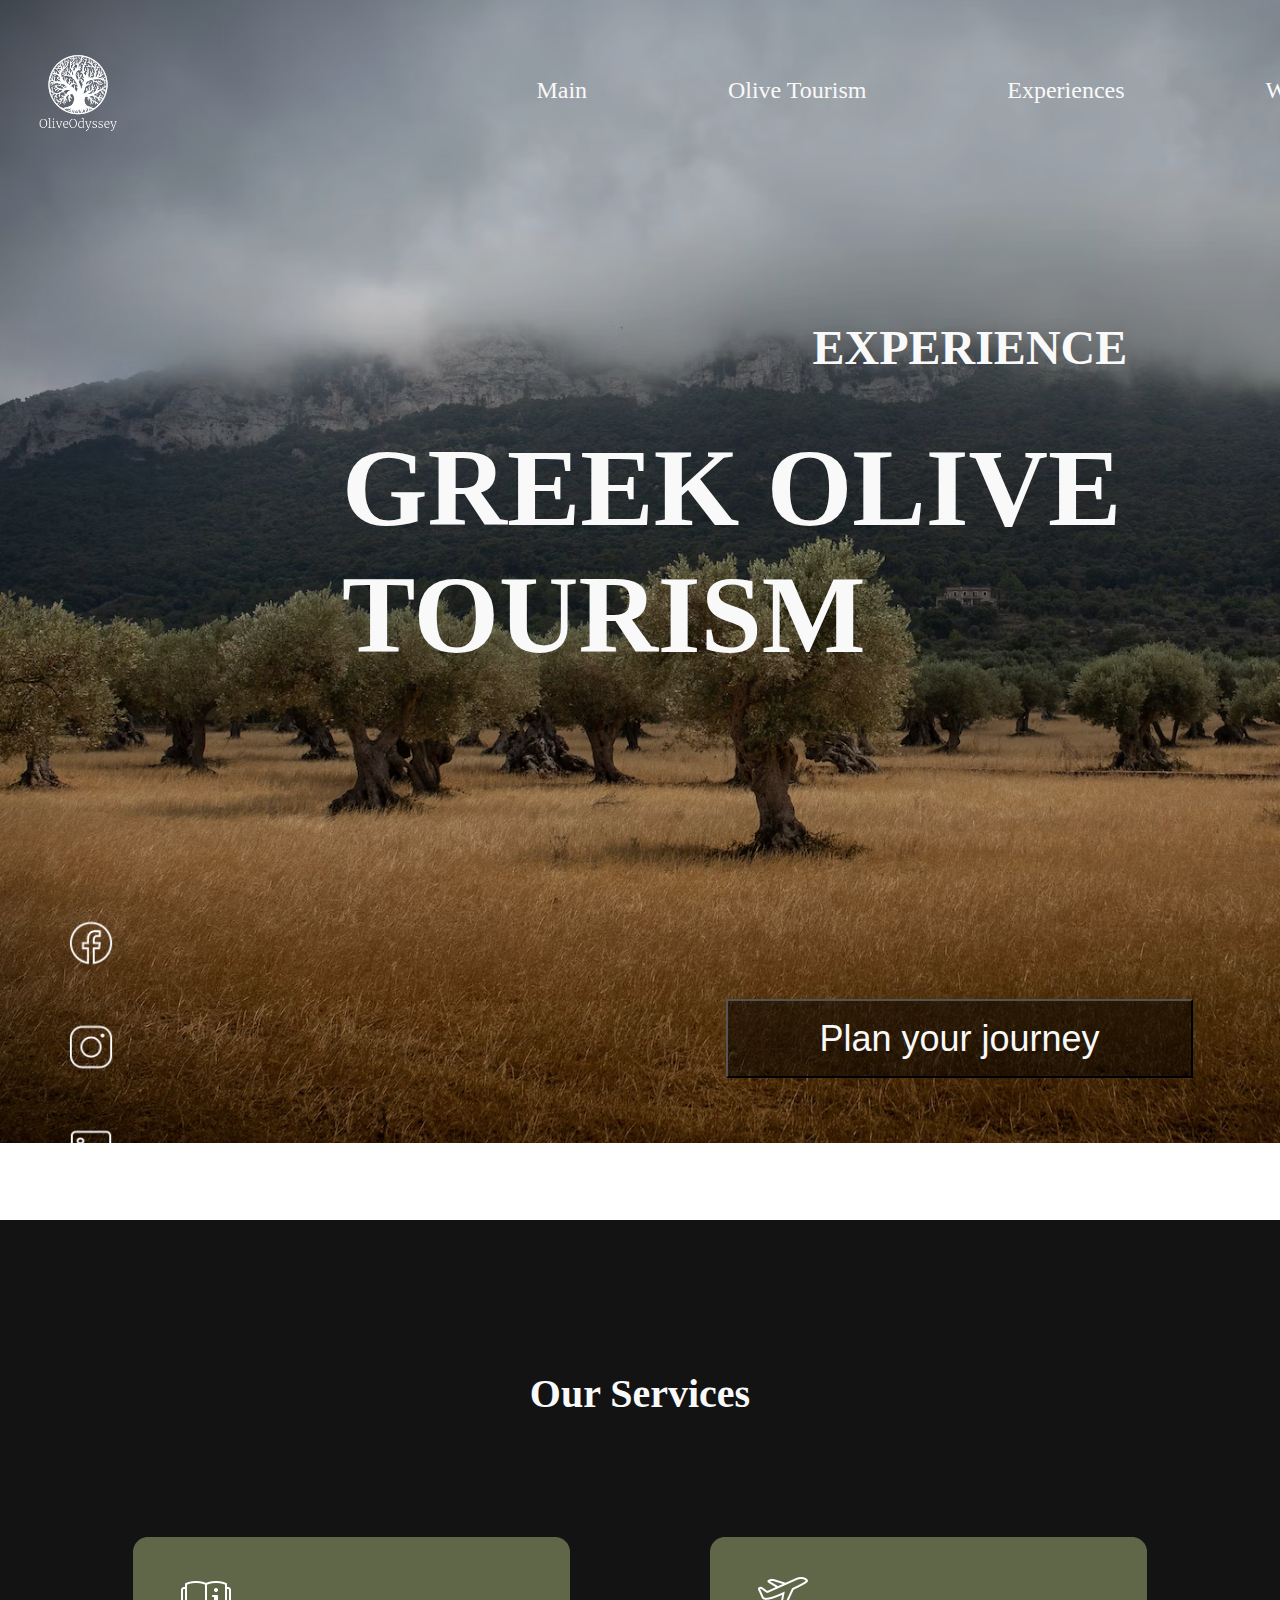
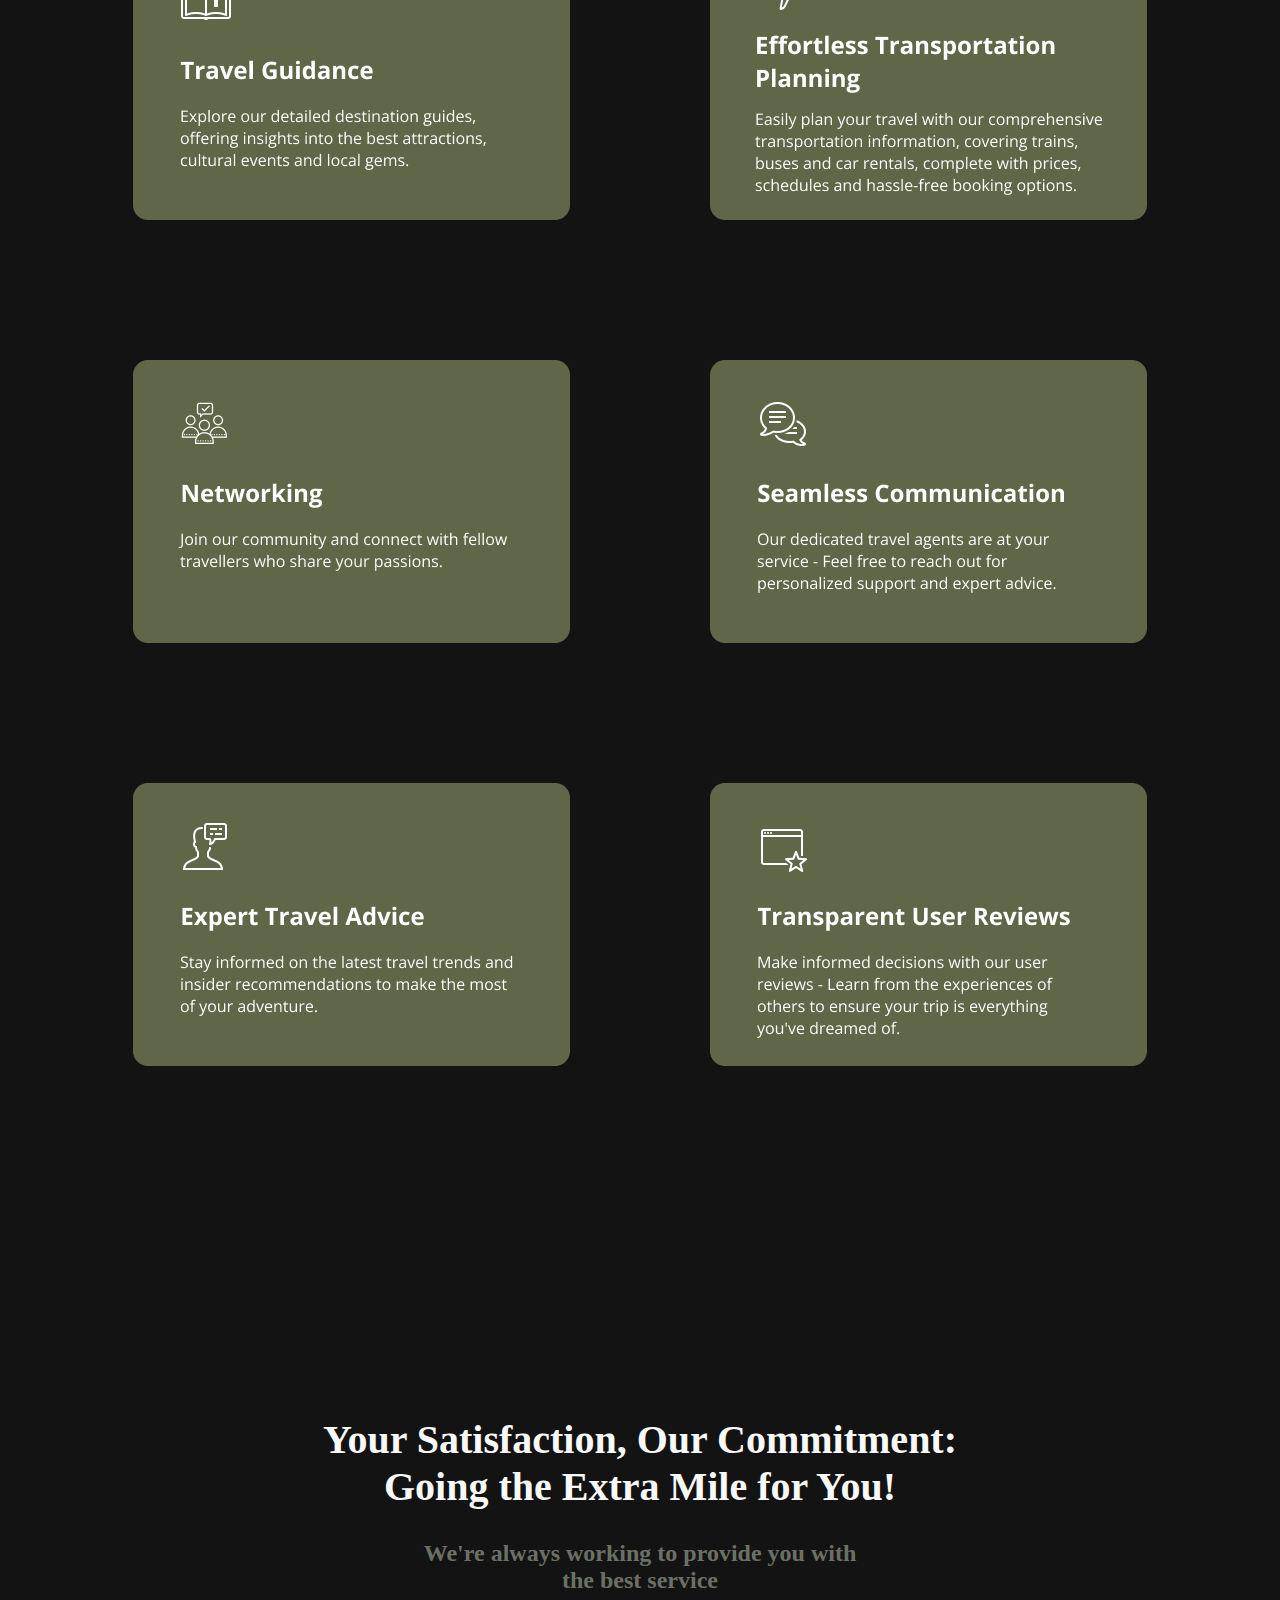
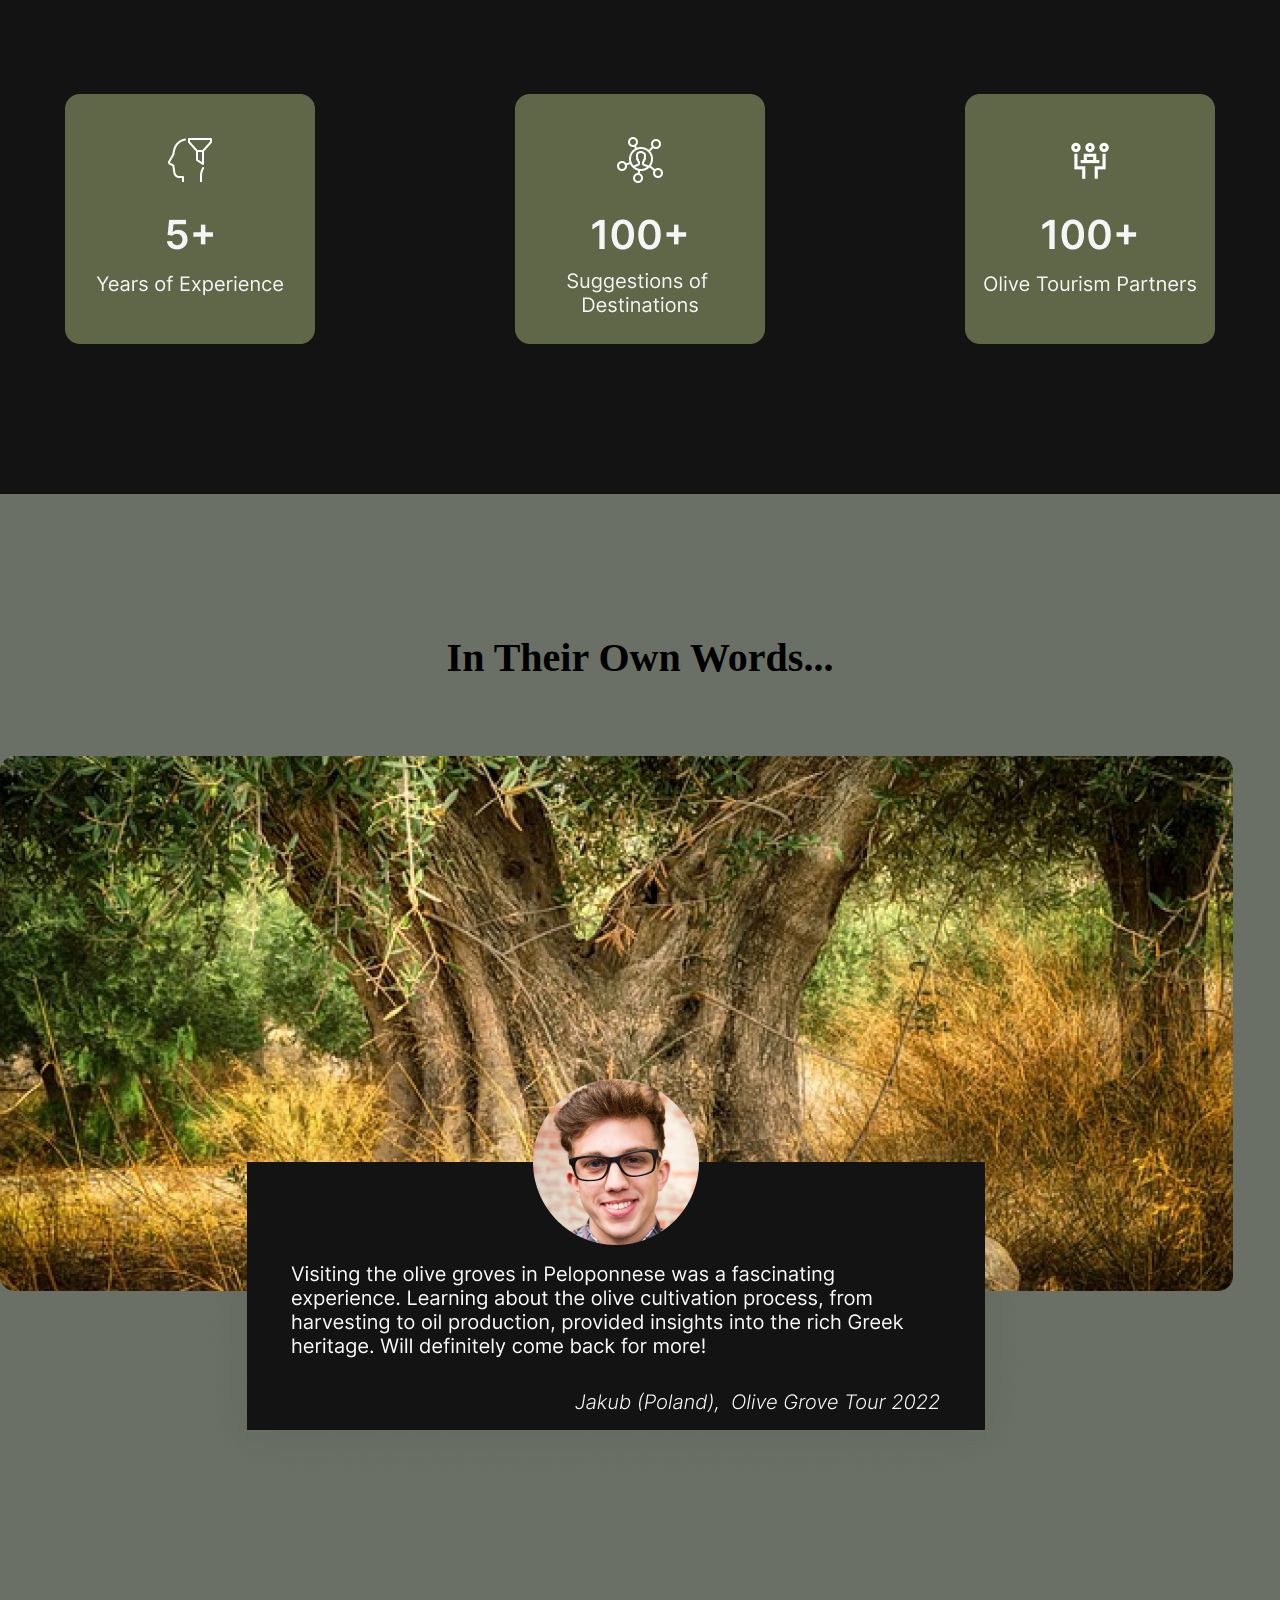
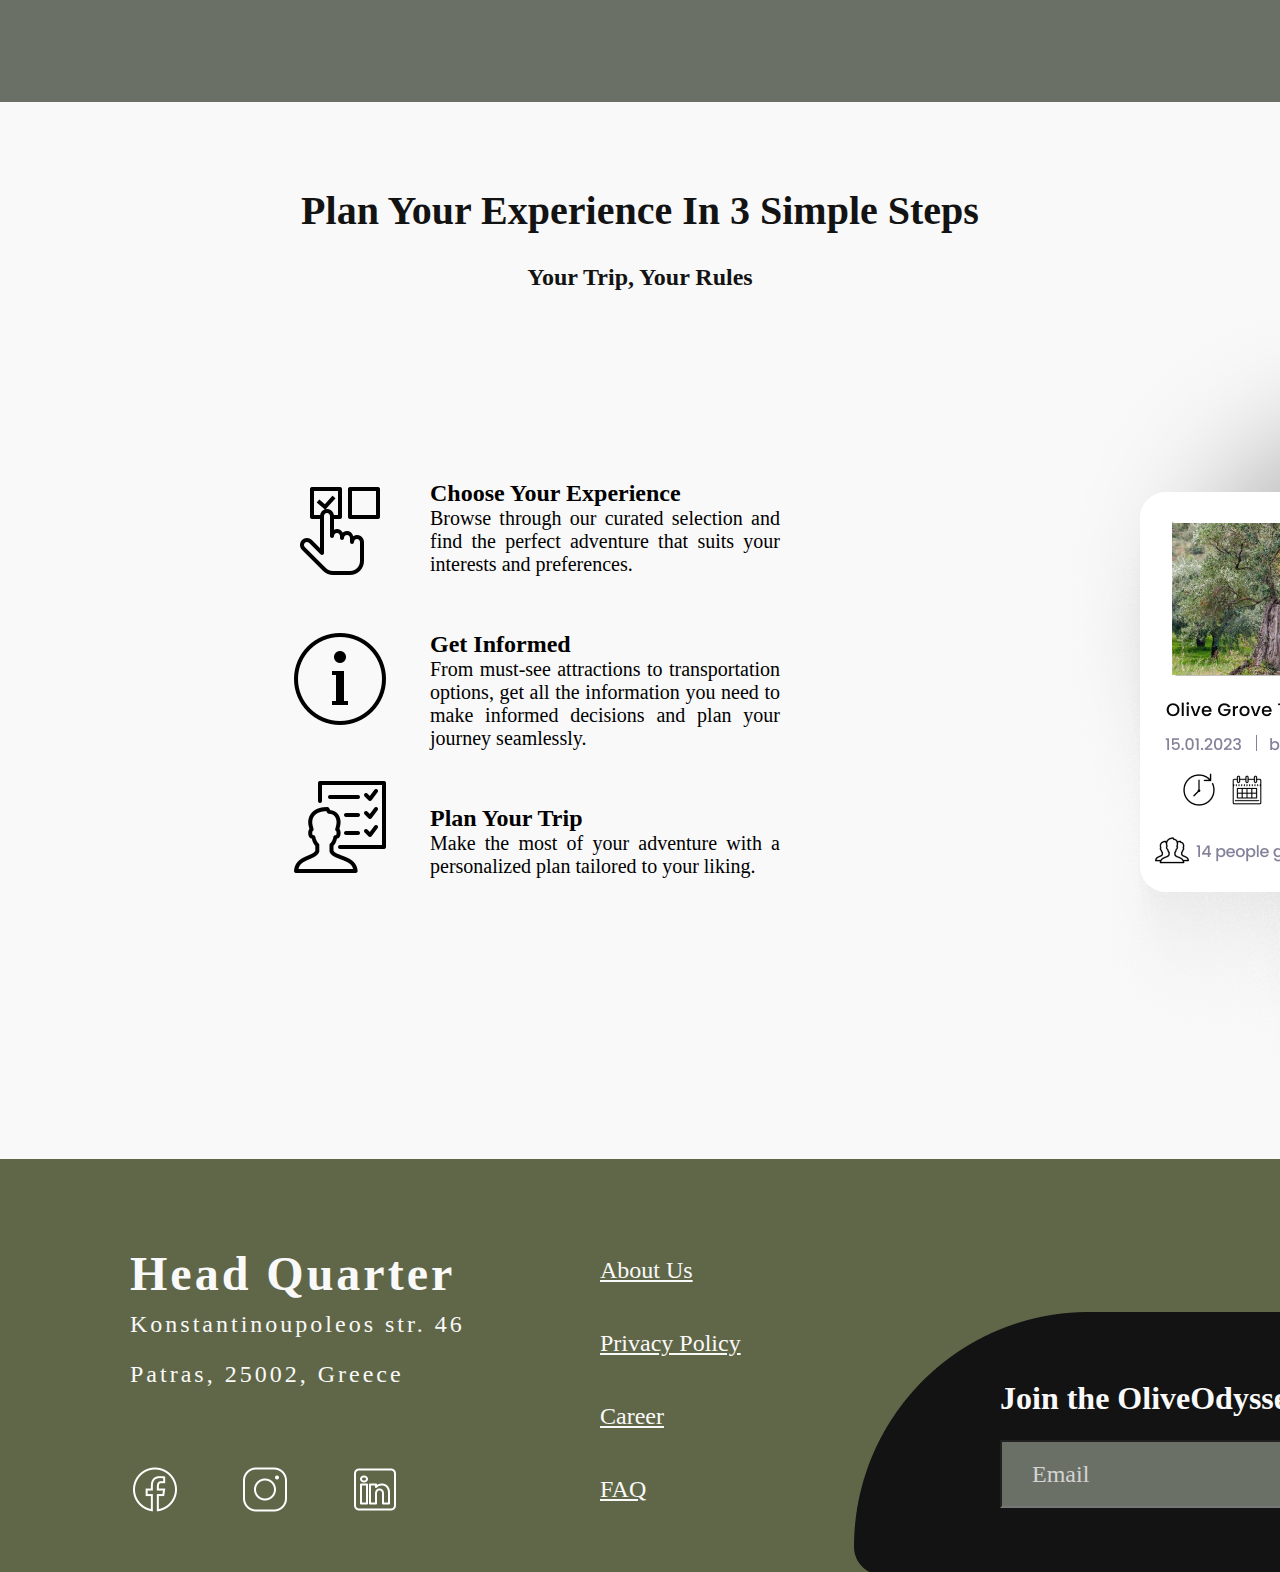
==== index.html @ 59581c39 "coding" ====
<!DOCTYPE html>
<html lang="en">
<head>
  <meta charset="UTF-8">
  <meta name="viewport" content="width=device-width, initial-scale=1.0">
  <title>Olive Odyssey - Experience Olive Tourism</title>
  <link rel="stylesheet" href="style.css">
</head>


<body>
  <section id="bg-img"></section> 


  <!-- HEADER (logo, menu) -->
  <section class="header">
      <div class="logo">
      <img src="img/logowhite.png" alt="logo" width="156px">
      </div>

      <div class="menu">
          <ul>
              <li><a href="#">Main</a></li>
              <li><a href="#">Olive Tourism</a></li>
              <li><a href="#">Experiences</a></li>  
              <li><a href="#">West Peloponnese</a></li>
              <li><a href="#">Contact</a></li>
          </ul>
          
      </div>
      <div class="lang"><img src="img/Globe.png" class="lang" alt="languages"></div>
  </section>

  <!--SECTION 1-->
  <section>
    <h2 class="title">EXPERIENCE</h2>
    <h1 class="subtitle">GREEK OLIVE TOURISM</h1>
    <button class="plan_btn">Plan your journey</button>
    <div class="social">
      <a href="www.facebook.com"><img id="fb" src="img/Facebook.png" alt="facebook_icon"></a>
      <a href="www.instagram.com"><img id="insta" src="img/Instagram.png" alt="instagram_icon"></a>
      <a href="www.linkedin.com"><img id="yt" src="img/YouTube.png" alt="linkedin_icon"></a>
    </div>
  </section>
  
  <!--SECTION 2-->
  <section class="section2">
    <h1 class="h1_serv">Our Services</h1>

    <div class="services">
      <img src="img/guidance.png" alt="guidance">
      <img src="img/transportation.png" alt="transportation">
      <img src="img/networking.png" alt="networking">
      <img src="img/communication.png" alt="communication">
      <img src="img/advice.png" alt="travel_advice">
      <img src="img/reviews.png" alt="user_reviews">
    </div>

    <h1 class="h1_facts">Your Satisfaction, Our Commitment:<br>Going the Extra Mile for You!</h1>
    <h2 class="h2_facts">We're always working to provide you with<br>the best service</h2>

    <div class="facts">
      <img src="img/years.png" alt="years_of_experience">
      <img src="img/destinations.png" alt="destinations_suggestions">
      <img src="img/partners.png" alt="partners">
    </div>
  </section>

  <!--SECTION 3-->
  <section class="section3">
    <h1 class="h1_words">In Their Own Words...</h1>

    <div class="carousel_div">
      <div class="carousel">
        <img class="card" src="img/review left.png" alt="review">
        <img class="card" src="img/review center.png" alt="review">
        <img class="card" src="img/review right.png" alt="review">
      </div>
    </div>
  </section>

  <!--SECTION 4-->
  <section class="section4">
    <h1 class="h1_plan">Plan Your Experience In 3 Simple Steps </h1>
    <h2 class="h2_plan">Your Trip, Your Rules</h2>

    <div class="icons4">
      <img src="img/Choose.png" alt="choose_experience">
      <img src="img/Info.png" alt="get_informed">
      <img src="img/ToDo.png" alt="plan_trip">
    </div>

    <div class="par">
      <div class="par1">
        <h1>Choose Your Experience</h1>
        <p>Browse through our curated selection and find the perfect adventure that suits your interests and preferences.</p>
      </div>

      <div class="par2">
        <h1>Get Informed</h1>
        <p>From must-see attractions to transportation options, get all the information you need to make informed decisions and plan your journey seamlessly.</p>
      </div>

      <div class="par3">
        <h1>Plan Your Trip</h1>
        <p>Make the most of your adventure with a personalized plan tailored to your liking.</p>
      </div>
  </div>

    <img class="preview" src="img/preview.png" alt="preview">

  </section>

  <!--FOOTER-->
  <section class="footer">
    <div class="address">
      <h1>Head Quarter</h1>
      <p>Konstantinoupoleos str. 46<br> Patras, 25002, Greece</p>
    </div>

    <div class="social_footer">
      <a href="www.facebook.com"><img src="img/Facebook.png" alt="facebook_icon"></a>
      <a href="www.instagram.com"><img src="img/Instagram.png" alt="instagram_icon"></a>
      <a href="www.linkedin.com"><img src="img/YouTube.png" alt="linkedin_icon"></a>
    </div>

    <div class="footer_links">
      <a href="#">About Us</a>
      <a href="#">Privacy Policy</a>
      <a href="#">Career</a>
      <a href="#">FAQ</a>
    </div>

   
    <div class="rect_info">
      <h1>Join the OliveOdyssey Community</h1>
      <div class="btn">
        <input class="input" type="email" placeholder="Email">
        <button>Subscribe</button>
      </div>
    </div>

  </section>

  <script src="script.js"></script>

</body>
</html>
---- style.css ----
* {
  box-sizing: border-box;
  margin: 0;
  padding: 0; 
}

/* COLORS */
:root {
   --black: #131313;
   --white: #F9F9F9;
   --green: #6B7066;
}

/* HEADER */

.header {
  display: flex;
  width: 1800px;
  z-index: 1000;
  justify-content: space-between;
  align-items: center;
}

.logo {
  width: 8%;
  margin-top: 20px;
}

.menu {
  width: 70%;
  margin-left: 300px;

}

.menu ul {
  display: flex;
  justify-content: space-around;

}

.menu li {
  display: inline-block;
}

.menu a {
  text-decoration: none;
  color: var(--white);
  font-family: 'Times New Roman', Times, serif;
  font-size: 24px;
}


.menu a:hover {
  text-decoration: underline;
}

/* FOOTER */

.footer {
  background-image: url(img/footer_bg.png);
  color: var(--white);
  height: 413px;
  width: 1920px;
  position:relative;
  overflow: hidden;
}

.address {
  font-size: 24px;
  padding-top: 90px;
  padding-left: 130px;
  line-height: 50px ;
  letter-spacing: 3px;
}

.social_footer {
  display: flex;
  padding-left: 130px;
  margin-top: 54px;

}

.social_footer img {
  width: 50px;
  margin-right: 60px;
}

.footer_links {
  display: flex;
  flex-direction: column;
  width: 240px;
  position: absolute;
  top: 75px;
  left: 600px;
}

.footer_links a {
  color: var(--white);
  line-height: 73px;
  font-size: 24px;
}


.rect_info {
  position: absolute;
}

.rect_info h1 {
  position: absolute;
  font-size: 32px;
  margin-left: 1000px;
  margin-top: -150px;
}

.input {
  position: absolute;
  margin-left: 1000px;
  margin-top: -90px;
  font-size: 24px;
  width: 560px;
  height: 68px;
  background-color: var(--green);
  font-family: 'Times New Roman', Times, serif;
}

.input::placeholder {
  color: lightgray;
  padding: 30px;
}

.rect_info button {
  position: relative;
  width: 200px;
  height: 68px;
  font-size: 24px;
  margin-left: 1600px;
  bottom: 90px;
  font-family: 'Times New Roman', Times, serif;
}

/* MAIN PAGE */
/* MAIN PAGE - SECTION 1 */

#bg-img {
  background-image: url(img/bg.png);
  position: absolute;
  top: 0;
  left: 0;
  width: 1920px;
  height: 1143px;
  background-size: cover;
  background-position: center;
  background-repeat: no-repeat;
  z-index: -1;
}

.title {
  margin-top: 140px;
  padding-left: 812.5px;
  font-size: 48px;
  color: var(--white);
  
}

.subtitle {
  padding-top: 50px;
  padding-left: 342px;
  font-size: 110px;
  color: var(--white);
}

.plan_btn {
  width: 467px;
  height: 79px;
  background-color: rgba(0, 0, 0, 0.46);
  margin-top: 320px;
  margin-left: 726px;
  color: var(--white);
  font-size: 36px;
}

.social {
  flex-direction: column;
  display: flex;
  margin-left: 67px;
  margin-top: -170px;

}

#fb, #insta, #yt {
  width: 48px;
  margin-bottom: 30px;
}


/* MAIN PAGE - SECTION 2 */

.section2 {
  background-color: var(--black);
}

.h1_serv {
  color: var(--white);
  padding-top: 150px;
  padding-bottom: 50px;
  text-align: center;
  font-size: 40px;
}

.services {
  display: flex;
  justify-content: center;
  flex-wrap: wrap;
}

.services > img {
  margin: 70px;
}

.h1_facts {
  color: var(--white);
  text-align: center;
  margin-top: 280px;
  font-size: 40px;
}

.h2_facts {
  color: var(--green);
  text-align: center;
  margin-top: 30px;
  font-size: 24px;
}

.facts {
  display: flex;
  justify-content: center;
}

.facts > img {
  margin: 100px;
  padding-bottom: 50px;
}

/* MAIN PAGE - SECTION 3 */

.section3 {
  background-color: var(--green);
}

.h1_words {
  text-align: center;
  font-size: 40px;
  padding-top: 140px;
  padding-bottom: 75px;
}

.carousel_div {
  width: 100%;
  overflow-x: hidden;
}

.carousel {
  display: flex;
  animation: scroll 30s infinite;
}

.card {
  scroll-snap-align: center;
  position: relative;
  margin-right: 125px;
  margin-bottom: 200px;
}

/* carousel animation keyframes */

@keyframes scroll {
  0% { transform: translateX(0%); }
  33.33% { transform: translateX(-50%); }
  66.66% { transform: translateX(-100%); }
  100% { transform: translateX(0%); }
}

/* MAIN PAGE - SECTION 4 */

.section4 {
  background-color: var(--white);
}

.h1_plan {
  color: var(--black);
  text-align: center;
  font-size: 40px;
  padding-top: 85px;
}

.h2_plan {
  color: var(--black);
  text-align: center;
  font-size: 24px;
  padding-top: 30px;
}

.icons4 {
  display: flex;
  flex-direction: column;
  margin-top: 190px;
  margin-left: 290px;
}

.icons4 > img {
  width: 100px;
  margin-bottom: 48px;
}

.par {
  display: flex;
  justify-content: flex-start;
  flex-direction: column;
  margin-left: 430px;
  margin-top: -445px;
}

.par1, .par2, .par3 {
  max-width: 350px;
  text-align: justify;
  padding-bottom: 55px;
}

.par h1 {
  font-size: 24px;
}

.par p {
  font-size: 20px;
}

.preview {
  padding-left: 1050px;
  margin-top: -650px;
}

/* ERROR PAGE */

#bg-img-error {
  background-image: url(img/bg-error.png);
  width: 1920px;
  height: 1080px;
  background-size:cover;
  background-repeat: no-repeat;
  }

.error {
  color: var(--white);
  position: relative;
  display: flex;
  justify-content: center;
  flex-direction: column;
  width: 1400px;
  height: 620px;
  top: 100px;
  left: 350px;
}

.error h1 {
  font-size: 96px;
  margin-bottom: 50px;
}

.error p {
  font-size: 64px;
  width: 1238px;
}

.error h2 {
  font-size: 36px;
  margin-top: 145px;
  font-weight: 100;
}

.error a {
  color: var(--white);
}

/* OLIVE GROVE TOUR PAGE */

/* OLIVE GROVE TOUR - SECTION 1 */

.olive_tour {
  font-size: 45px;
  margin-top: -220px;
  color: var(--white);
  z-index: 1000;
  text-align: center;
}

.tour_section1 {
  background-color: var(--black);
  width: 1920px;
  padding-top: 100px;
  padding-bottom: 150px;
  padding-left: 100px;
}

.tour_par1 {
  position: absolute;
  color: var(--white);
  margin: 60px;
  width: 1600px;
  margin-top: 150px;
  font-size: 28px;
}

.tour_schedule {
  color: var(--white);
  margin-top: 600px;
  margin-left: 60px;
  font-size: 28px;
}

.tour_schedule h1 {
  color: var(--green);
  margin: 20px;
}

.tour_schedule ul {
  margin-left: 50px;
}

.tour_schedule > p {
  margin-top: 30px;
}


/* OLIVE GROVE TOUR - SECTION 2 */

.collage {
  background-image: url(img/collage.png);
  width: 1920px;
  height: 1700px;
}

.tour_info {
  background-image: url(img/tour_info.png);
  width: 1920px;
  height: 1100px;
  background-repeat: no-repeat;
}


/* OLIVE GROVE TOUR - SECTION 3 */

.testimonials_tour {
  background-color: var(--black);
  width: 1920px;
  height: 1000px;
}

.testimonials_tour > h1 {
  color: var(--green);
  text-align: center;
  padding-top: 150px;
}

.divs {
  display: flex;
  justify-content: space-around;
  margin-top: 160px;
}

.div1, .div2 {
  width: 740px;
  height: 300px;
  background-color: var(--green);
  text-align: center;
  color: var(--white);
}

.div1 > img, .div2 > img {
  width: 165px;
  top: -40px;
  position: relative;
}

.div1 > p, .div2 > p {
  padding-left: 30px;
  padding-right: 30px;
  padding-bottom: 10px;
  text-align: justify;
}

.div1 > h3, .div2 > h3 {
  text-align: right;
  margin-right: 20px;
}

.testimonials_tour > button {
  background-color: var(--black);
  border: 0 solid black;
  font-family: 'Times New Roman', Times, serif;
  font-size: 22px;
  position: relative;
  top: 100px;
  left: 1650px;
}

.testimonials_tour a {
  color: var(--white);
}


/* OLIVE GROVE TOUR - SECTION 4 */

.mapdiv {
  background-color: var(--black);
  width: 1920px;
  height: 700px;
  display: flex;
}

.tourmap_text {
  color: var(--white);
  width: 900px;
}

.tourmap_text h1 {
  padding-top: 50px;
  color: var(--green);
  text-align: center;
}

.text_tour {
  width: 500px;
  text-align: justify;
  margin-top: 50px;
  margin-left: 200px;
  line-height: 35px;
  font-size: 20px;
}

.directions {
  width: 900px;
  margin-top: 50px;
  text-align: center;
  font-style: italic;
  color: gray;
}

.map_btn {
  background-color: var(--black);
  border: 1px solid var(--white);
  margin-top: 100px;
  margin-left: 230px;
  padding: 20px;
  border-radius: 15px;
}

.map_btn a {
  color: var(--white);
  font-family: 'Times New Roman', Times, serif;
  font-size: 20px;
}

/* OLIVE TOUR - MAP */

#map { 
  position: relative; 
  bottom: 20px;
  width: 700px; 
  height: 450px;
  margin-top: 80px;
  margin-left: 150px;  
}

#marker {
  background-image: url(img/Location.png);
  background-size: cover;
  width: 90px;
  height: 90px;
  border-radius: 50%;
  cursor: pointer;
  }
   
  .mapboxgl-popup {
  max-width: 200px;
  }


/* OLIVE GROVE TOUR - SECTION 5 */

.faq_square {
  background-color: var(--black);
  height: 1100px;
  display:flex;
}

.faq_divs {
  background-image: url(img/tour_faq_bg.png);
  background-repeat: no-repeat;
  align-content: center;
  width: 1400px;
  height: 930px;
  text-align: justify;
  margin: auto; 
}

.faq_title { 
  color: var(--green);
  margin-top: 30px;
  margin-left: 100px;
  }

.faq_text {
  color: var(--white);
  margin-top: 50px;
  line-height: 40px;
  padding: 0 100px;
  font-size: 20px;
}


/* EXPERIENCES PAGE */

.experience {
  font-size: 40px;
  margin-top: -150px;
  padding-bottom: 40px;
  color: var(--white);
  z-index: 1000;
  text-align: center;
}

.exp_section1 {
  background-color: var(--black);
  width: 1920px;
  height: 1000px;
  padding-bottom: 150px;
  padding-left: 100px;
}

/* EXPERIENCES SECTION 1 - MAP*/

.exp_map_square {
  display: flex;
  
}

.exp_map_text p {
  position: absolute;
  font-size: 50px;
  color: var(--white);
  bottom: 400px;
  left: 100px;
  letter-spacing: 5px;

}

/* Map */
#exp_map {
  position: absolute;
  top: 400px;
  left: 800px;  
  width: 1000px;
  height: 550px;
}

/*Pop-up*/

.mapboxgl-popup-content {
  text-align: center;
  font-family: 'Times New Roman', Times, serif;
  font-size: 15px;
  background-color: var(--green);
  color: white;
}

/*Markers*/

.marker-tour {
  background-image: url(img/Location.png);
  background-color: var(--bg-color);
  background-size: cover;
  width: 50px;
  height: 50px;
  border-radius: 50%;
  cursor: help;
}

.marker-shop {
  background-image: url(img/Location.png);
  background-color: var(--bg-color);
  background-size: cover;
  width: 50px;
  height: 50px;
  border-radius: 50%;
  cursor: help;
}

.marker-food {
  background-image: url(img/Location.png);
  background-color: var(--bg-color);
  background-size: cover;
  width: 50px;
  height: 50px;
  border-radius: 50%;
  cursor: help;
}

/* SECTION 2 - SWIPE EFFECT*/


.section2_exp {
  background-color: var(--black);
  height: 1500px;
}

.h1_expwords {
  font-size: 40px;
  padding-top: 140px;
  padding-bottom: 75px;
  padding-left: 100px;
  color: var(--white);
  letter-spacing: 5px;
  font-size: 40px;
}

.carousel_expdiv {
  width: 100%;
  overflow-x: hidden;
}

/* CARDS */

.carousel_exp {
  display: flex;
  animation: scroll 20s infinite;
}

.card_exp {
  scroll-snap-align: center;
  position: relative;
  margin-right: 125px;
  margin-bottom: 200px;
}

.box1, .box2, .box3 {
  color: var(--black);
  background-color: var(--white);
  width: 845px;
  margin: 100px;
  border-radius: 15px;
}

.box1_text, .box2_text, .box3_text {
  width: 800px;
  height: 250px;
  margin: 30px;
  padding: 20px;
  font-size: 30px;
  letter-spacing: 3px;
  text-align: justify;
}

.carousel_exp h1 {
  font-size: 40px;
  margin-bottom: 10px;
}

.carousel_exp a {
  color: var(--white);
}

.carousel_exp button {
  background-color: var(--green);
  color: var(--white);
  width: 300px;
  padding: 15px;
  font-size: 30px;
  letter-spacing: 3px;
  font-family: 'Times New Roman', Times, serif;
  margin-left: 480px;
  margin-bottom: 30px;
}

/* carousel animation keyframes */

@keyframes scroll {
  0% { transform: translateX(5%); }
  25% { transform: translateX(-30%); }
  50% { transform: translateX(-60%); }
  75% { transform: translateX(-30%); }
  100% { transform: translateX(5%); }
}


/* HEADER RESPONSIVENESS - For mobile phones: */


.menu-toggle {
  display: none;
  margin-left: 1600px;
}

.menu-toggle a, img {
  font-size: 30px;
  color: var(--white);
  text-decoration: none;
}

.menu-toggle img {
  margin-left: 140px;
}

.menu-toggle li {
  margin-bottom: 30px;
  text-align: center;
}

.nav-toggle {
  display: none;
  width: 100px;
  margin-right: 1%;   
  padding-left: 86%;
}

.nav-toggle > button {
  width: 100%;
}

.nav-toggle > button:hover {
  cursor: pointer;
}

@media only screen and (max-width: 370px) {
  .menu {
    display: none;
}
  .nav-toggle {
    display: block;  
}


.error {
  color: var(--white);
  position: relative;
  display: flex;
  justify-content: center;
  flex-direction: column;
  height: 200px;
  top: 250px;
  left: 10px;
  margin-left: 100px;
}

.footer {
  display: none;
}


.error h1 {
  font-size: 64px;
  margin-bottom: 50px;
}

.error p {
  font-size: 40px;
  max-width: 800px;
}

.error h2 {
  font-size: 30px;
  margin-top: 120px;
}

}
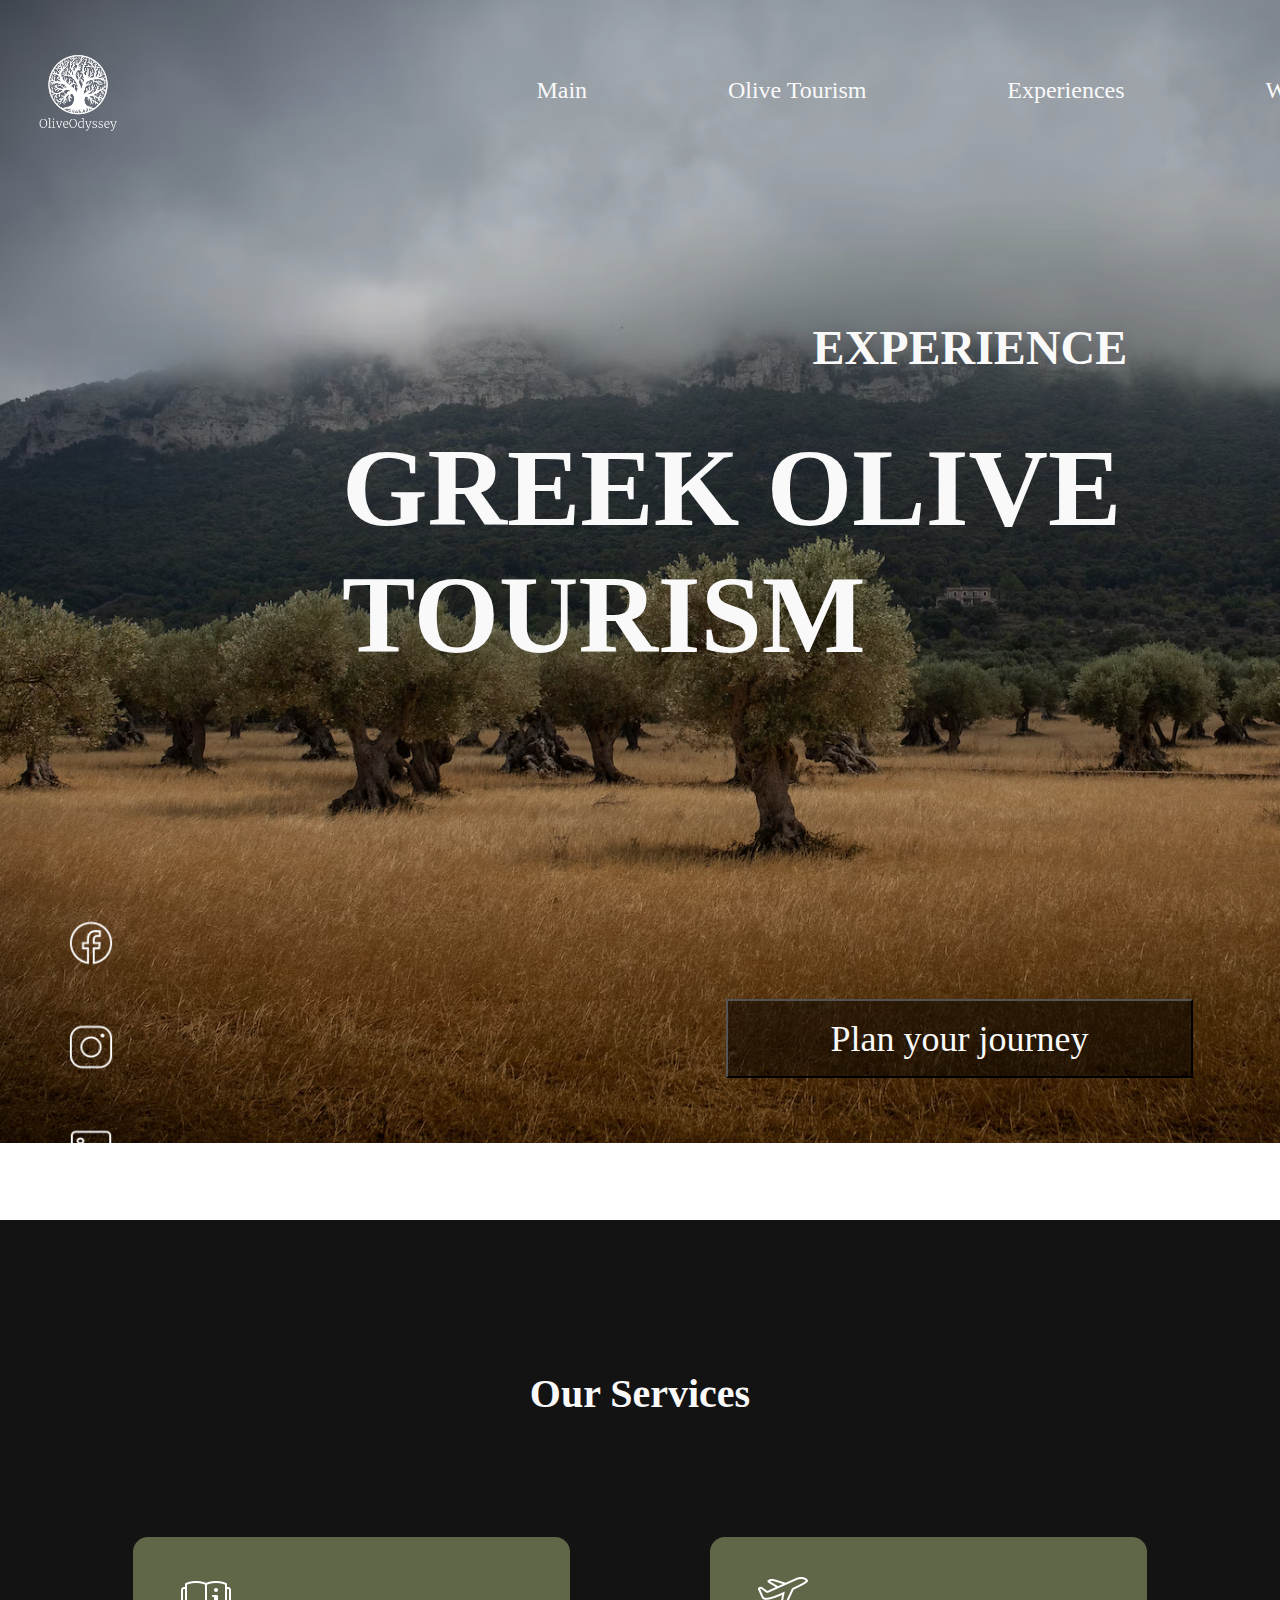
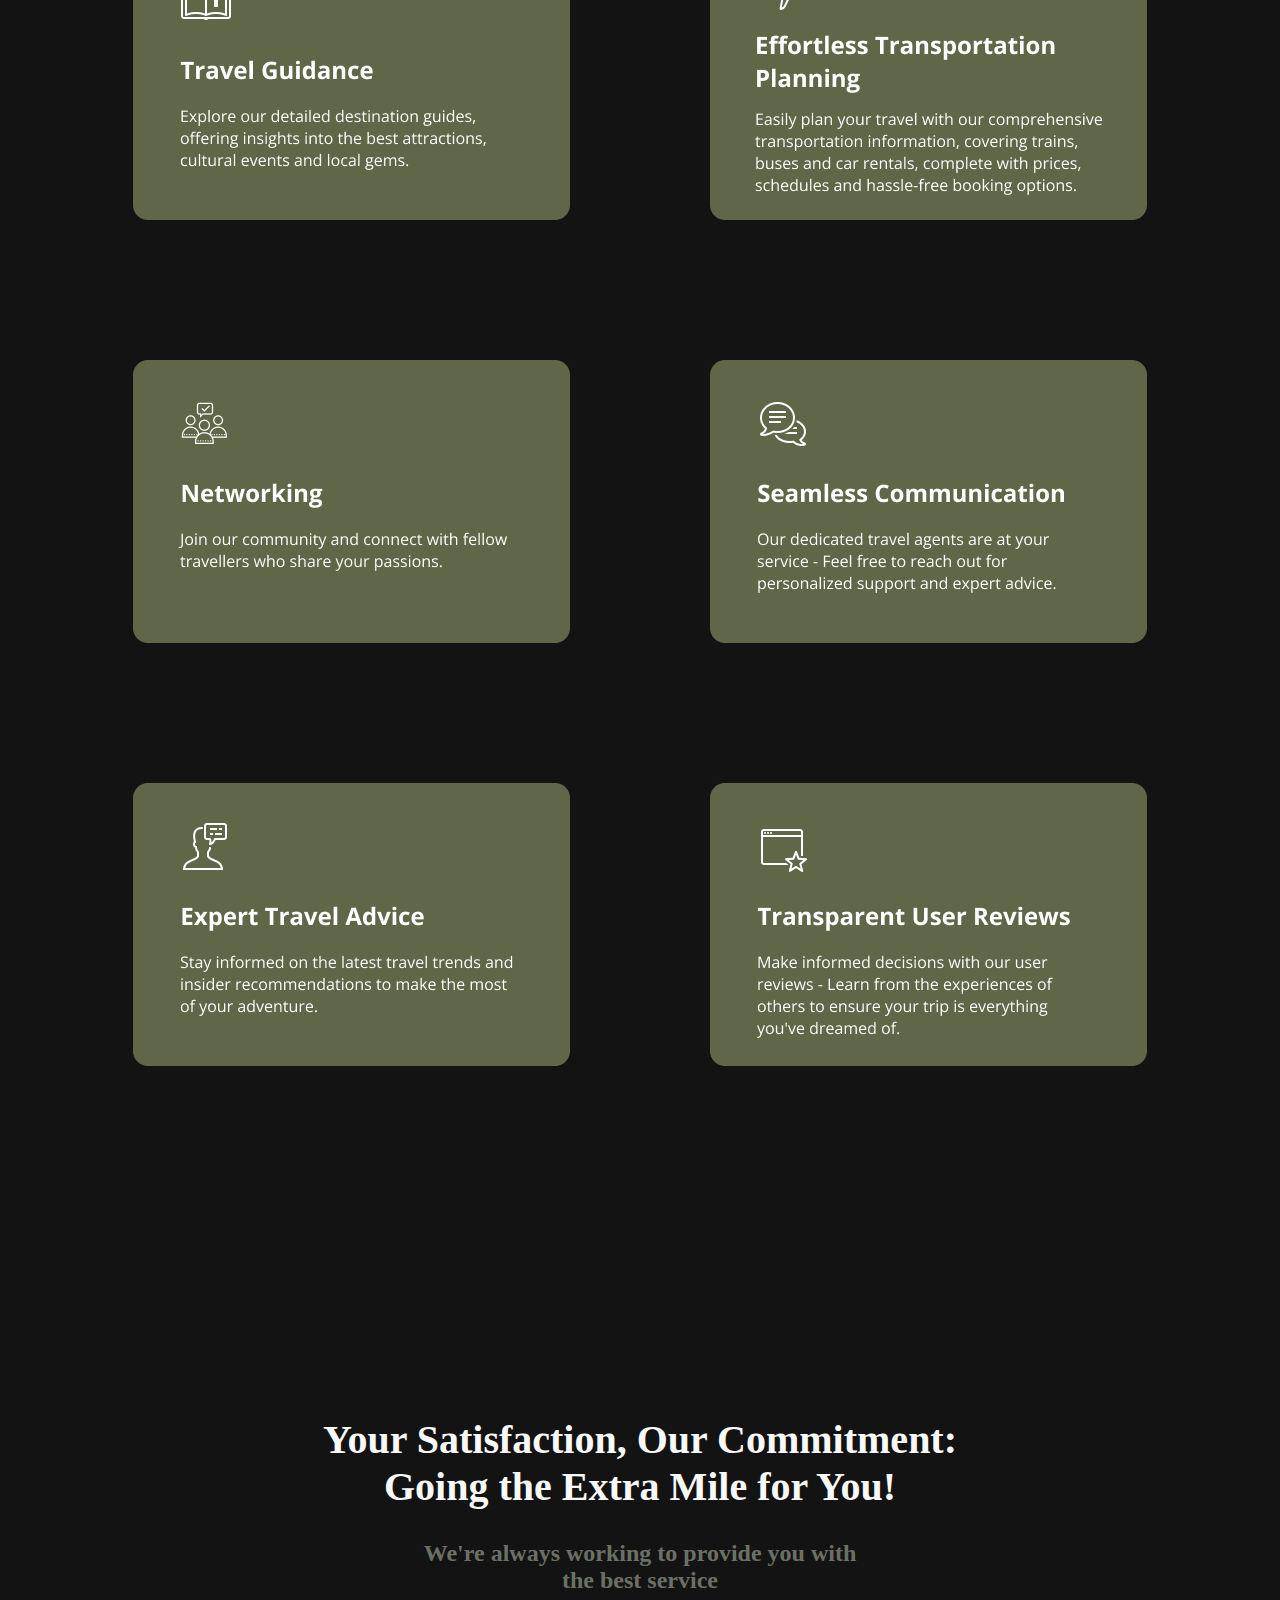
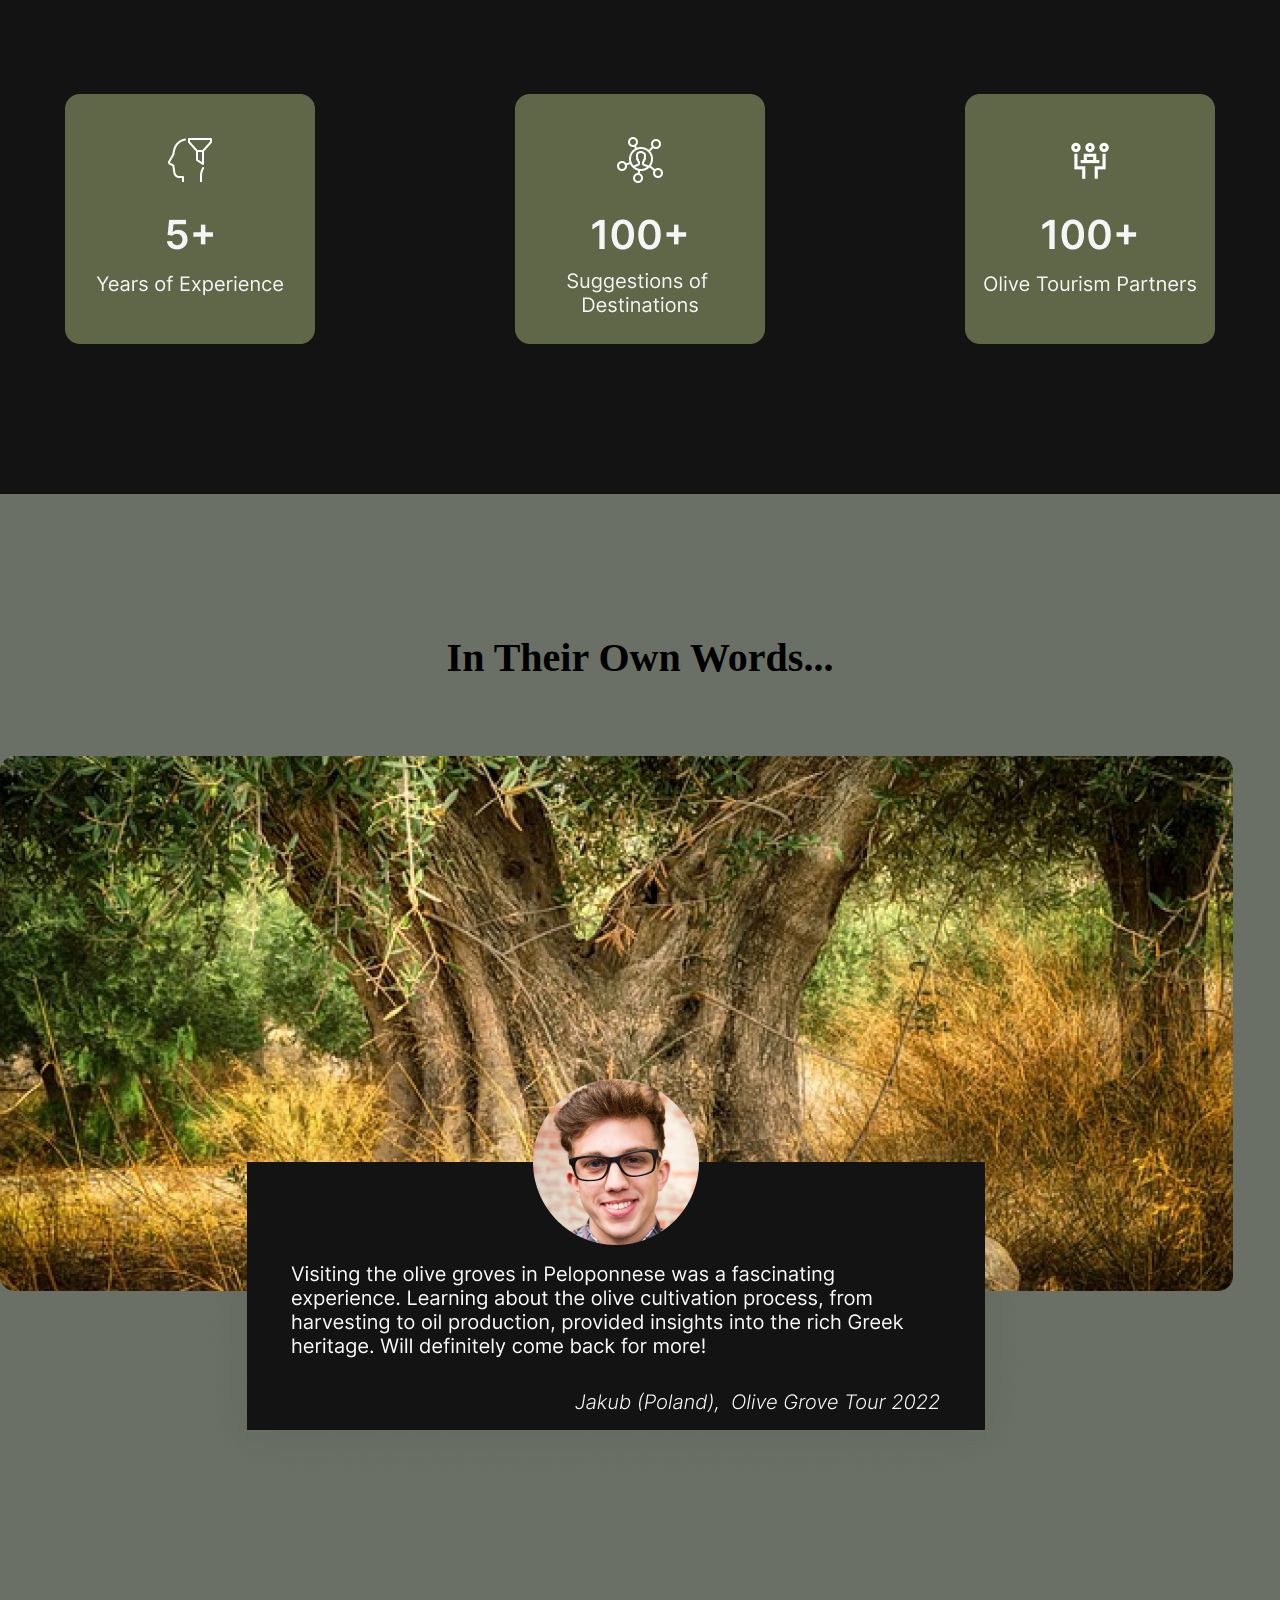
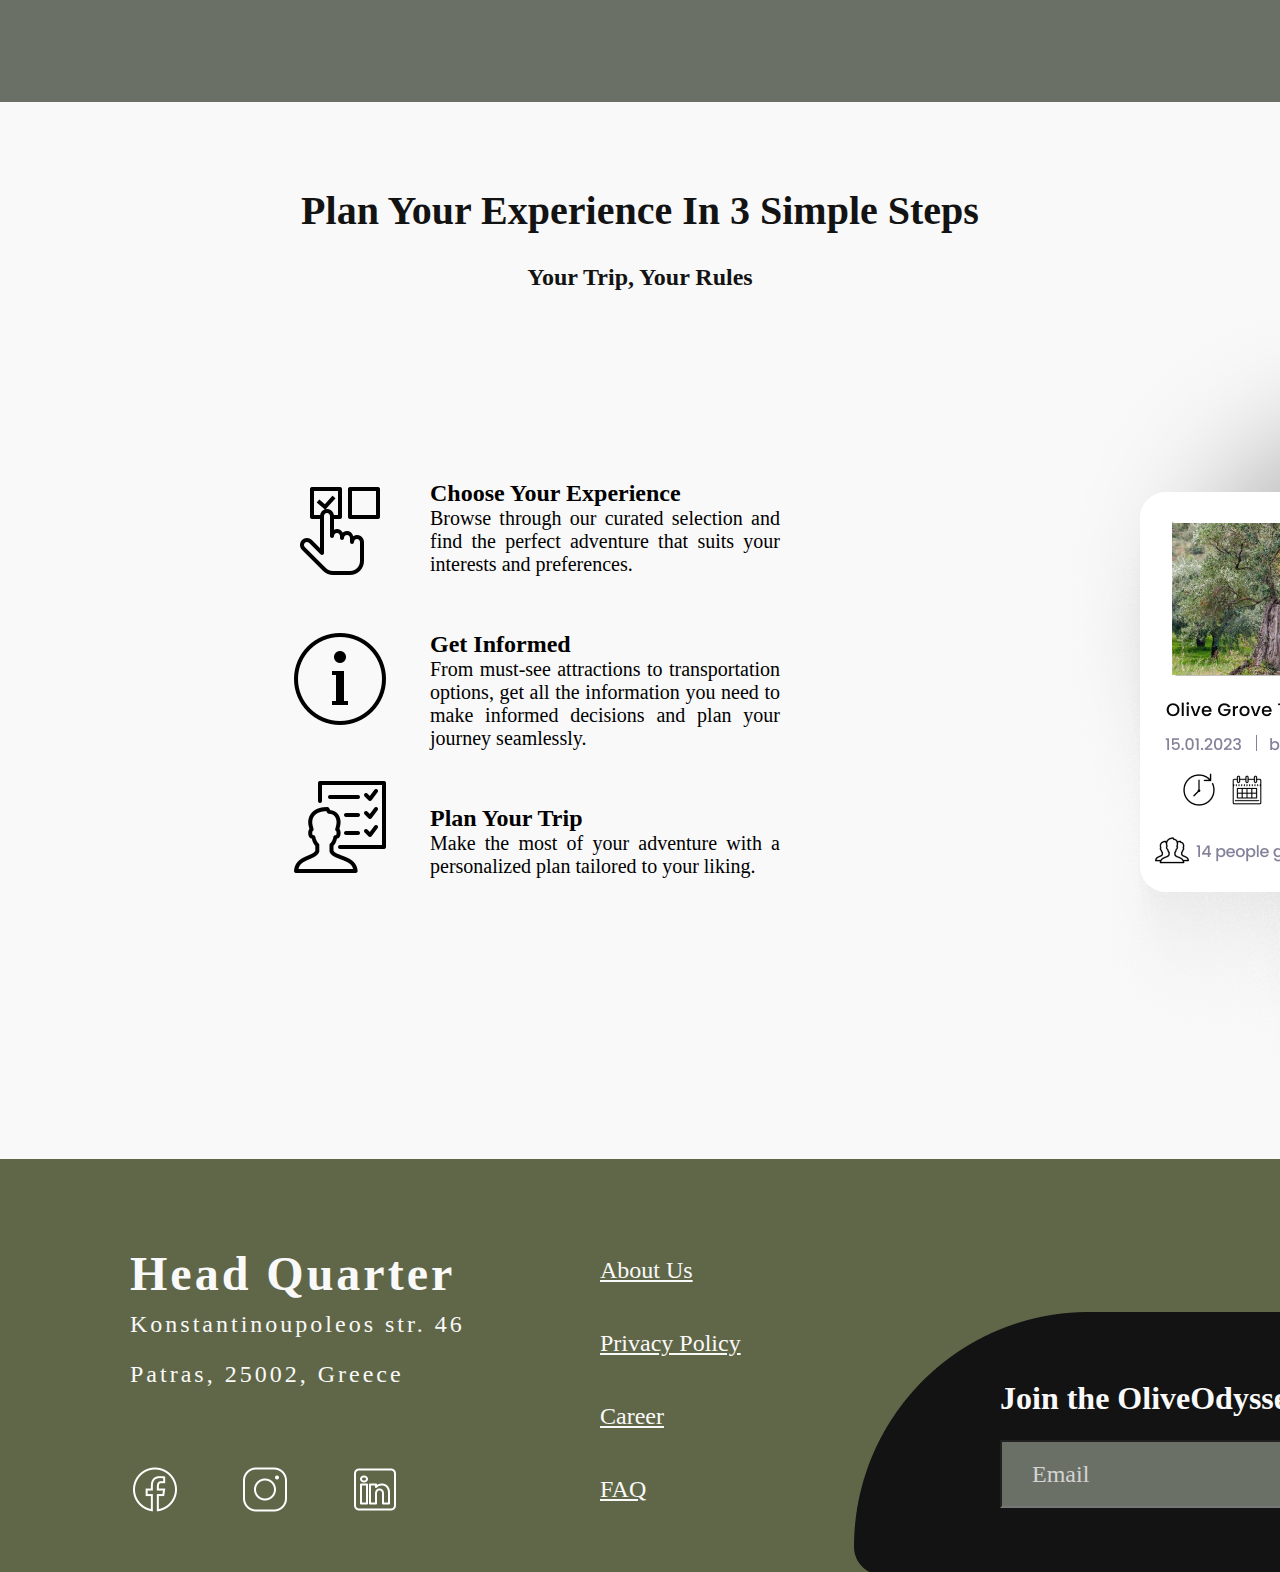
==== commit 69405c66: "button" ====
--- a/index.html
+++ b/index.html
@@ -20,9 +20,9 @@
 
       <div class="menu">
           <ul>
-              <li><a href="#">Main</a></li>
-              <li><a href="#">Olive Tourism</a></li>
-              <li><a href="#">Experiences</a></li>  
+              <li><a href="index.html">Main</a></li>
+              <li><a href="error.html">Olive Tourism</a></li>
+              <li><a href="experiences.html">Experiences</a></li>  
               <li><a href="#">West Peloponnese</a></li>
               <li><a href="#">Contact</a></li>
           </ul>
@@ -35,14 +35,15 @@
   <section>
     <h2 class="title">EXPERIENCE</h2>
     <h1 class="subtitle">GREEK OLIVE TOURISM</h1>
-    <button class="plan_btn">Plan your journey</button>
+    <button class="plan_btn"><a href="experiences.html">Plan your journey</a></button>
     <div class="social">
-      <a href="www.facebook.com"><img id="fb" src="img/Facebook.png" alt="facebook_icon"></a>
-      <a href="www.instagram.com"><img id="insta" src="img/Instagram.png" alt="instagram_icon"></a>
-      <a href="www.linkedin.com"><img id="yt" src="img/YouTube.png" alt="linkedin_icon"></a>
+      <a href="#"><img id="fb" src="img/Facebook.png" alt="facebook_icon"></a>
+      <a href="#"><img id="insta" src="img/Instagram.png" alt="instagram_icon"></a>
+      <a href="#"><img id="yt" src="img/YouTube.png" alt="linkedin_icon"></a>
     </div>
   </section>
-  
+
+
   <!--SECTION 2-->
   <section class="section2">
     <h1 class="h1_serv">Our Services</h1>
@@ -119,9 +120,9 @@
     </div>
 
     <div class="social_footer">
-      <a href="www.facebook.com"><img src="img/Facebook.png" alt="facebook_icon"></a>
-      <a href="www.instagram.com"><img src="img/Instagram.png" alt="instagram_icon"></a>
-      <a href="www.linkedin.com"><img src="img/YouTube.png" alt="linkedin_icon"></a>
+      <a href="#"><img src="img/Facebook.png" alt="facebook_icon"></a>
+      <a href="#"><img src="img/Instagram.png" alt="instagram_icon"></a>
+      <a href="#"><img src="img/YouTube.png" alt="linkedin_icon"></a>
     </div>
 
     <div class="footer_links">
--- a/style.css
+++ b/style.css
@@ -177,6 +177,12 @@
   margin-left: 726px;
   color: var(--white);
   font-size: 36px;
+  font-family: 'Times New Roman', Times, serif;
+}
+
+.plan_btn a {
+  color: var(--white);
+  text-decoration: none;
 }
 
 .social {
